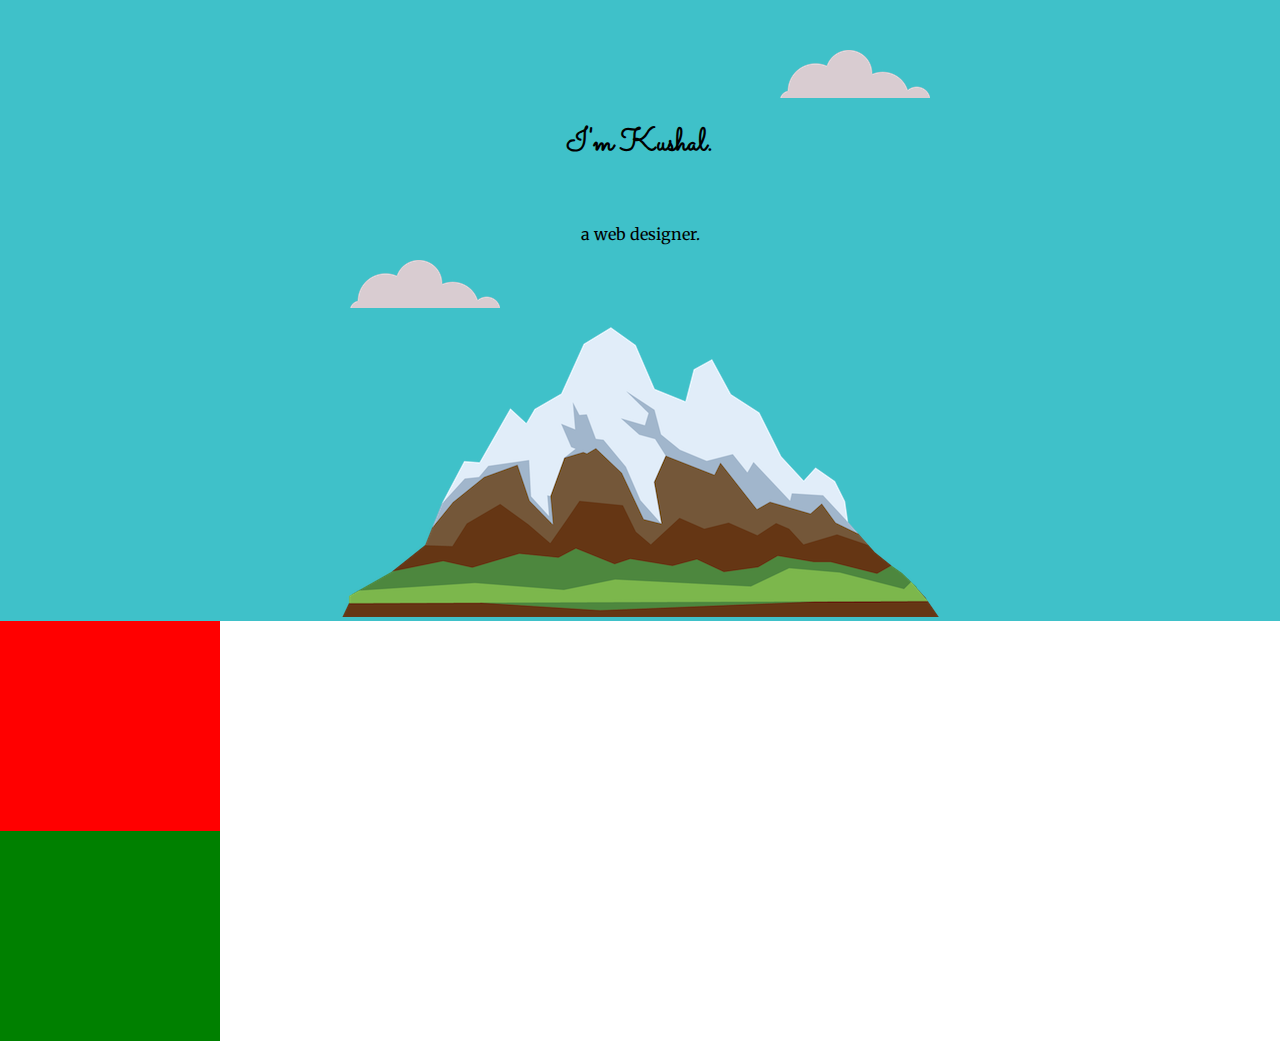
==== index.html @ 6093963d "new site" ====
<!DOCTYPE html>
<html lang="en" dir="ltr">
  <head>
    <meta charset="utf-8">
    <title>kushal</title>
    <link rel="stylesheet" href="css/style.css">
    <link rel="icon" href="icon/ks.ico">
    <link href="https://fonts.googleapis.com/css2?family=Merriweather:wght@300&family=Montserrat:wght@100&family=Sacramento&display=swap" rel="stylesheet">
  </head>
  <body>
    <div class="top-container">
      <img class="top-cloud" src="images/cloud.png" alt="">
      <h1>I'm Kushal.</h1><br>
      <p>a web designer.</p>
      <img class="bottom-cloud" src="images/cloud.png" alt="">
      <img src="images/mountain.png" alt="">
    </div>

    <div class="middle-container">
    </div>

    <div class="bottom-container">
    </div>

  </body>
</html>
---- css/style.css ----
div{
  background-color:#3FC1C9;
  padding: 10px 10px 0 10px;
}

body{
  margin: 0;
  text-align: center;
  font-family: 'Merriweather', serif;
}

h1{
  margin-top: 20px;
  font-family: 'Sacramento', cursive;
}

h2{
  font-family: 'Montserrat', sans-serif;
}

h3{
  font-family: 'Montserrat', sans-serif;
}

.top-container{
  position: relative;
  padding-top: 100px;
}

.middle-container{
  background-color: red;
  height: 200px;
  width: 200px;
}

.bottom-container{
  background-color: green;
  height: 200px;
  width: 200px;
}
.top-cloud{
  position:absolute;
  right: 350px;
  top: 50px;
}

.bottom-cloud{
  position:absolute;
  left: 350px;
}
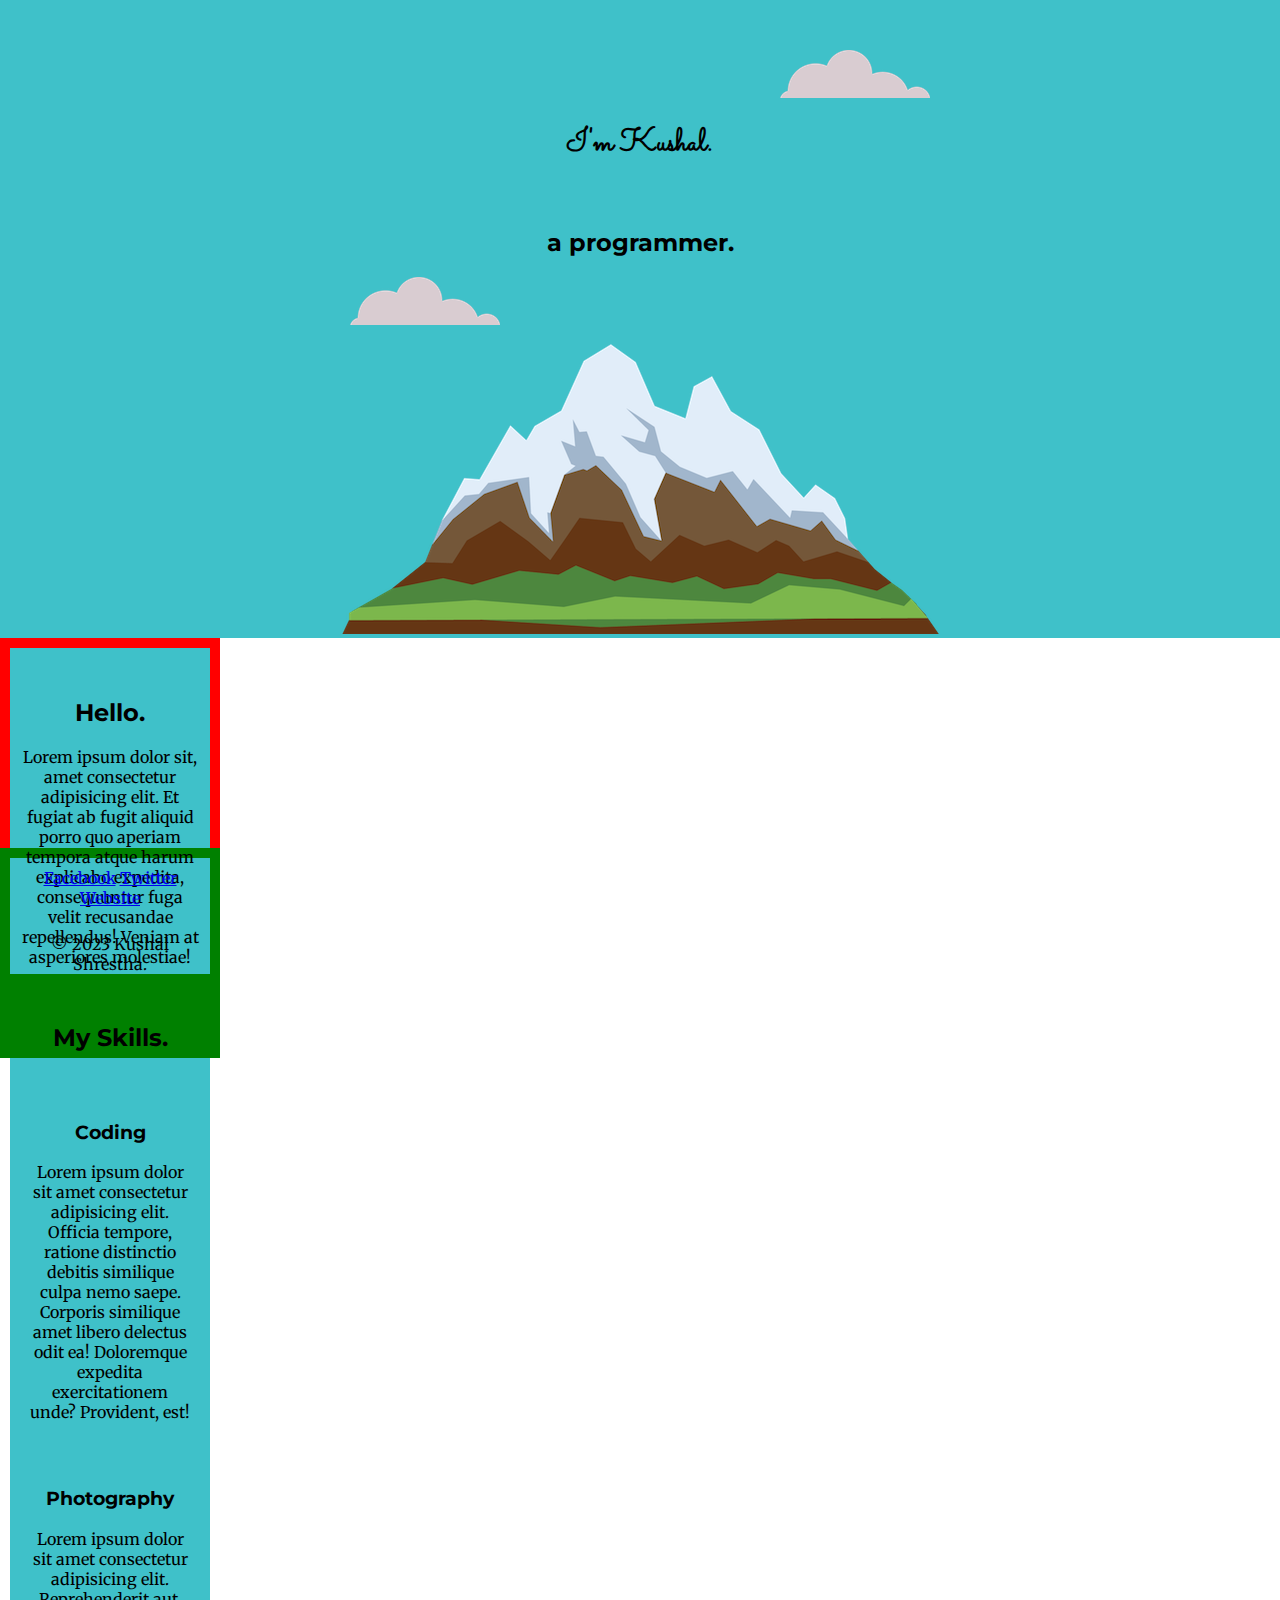
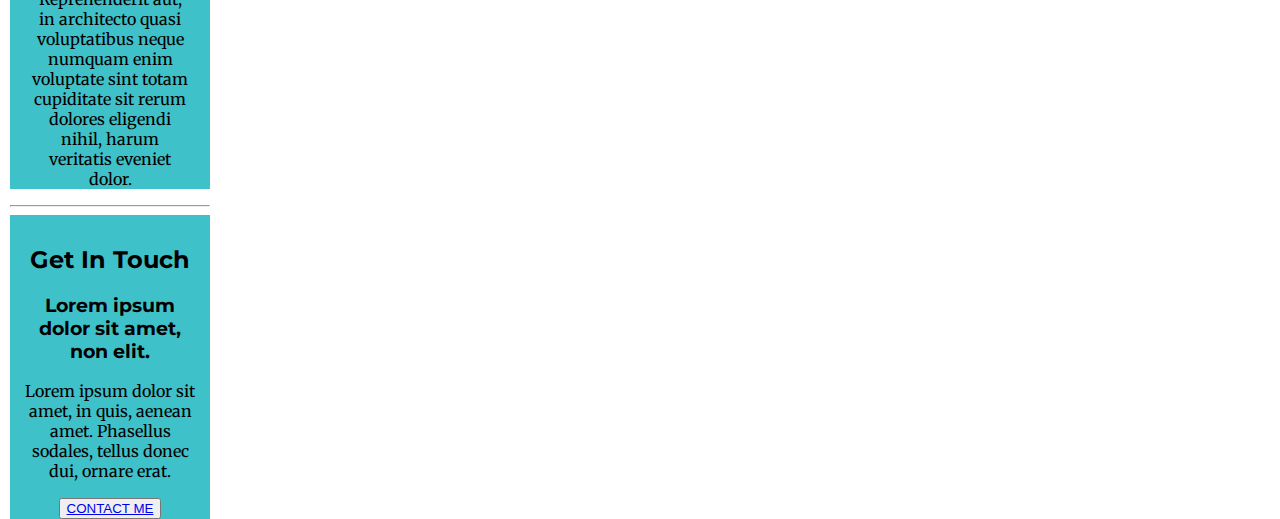
==== commit 6f2cbc28: "Update index.html" ====
--- a/index.html
+++ b/index.html
@@ -11,15 +11,55 @@
     <div class="top-container">
       <img class="top-cloud" src="images/cloud.png" alt="">
       <h1>I'm Kushal.</h1><br>
-      <p>a web designer.</p>
+      <h2>a programmer.</h2>
       <img class="bottom-cloud" src="images/cloud.png" alt="">
       <img src="images/mountain.png" alt="">
     </div>
 
     <div class="middle-container">
+      <div class="profile">
+        <img class="iprofile" src="images/Kushal.png" alt="">
+        <h2>Hello.</h2>
+        <p>Lorem ipsum dolor sit, amet consectetur adipisicing elit. Et fugiat ab fugit aliquid porro quo aperiam tempora atque harum explicabo expedita, consequuntur fuga velit recusandae repellendus! Veniam at asperiores molestiae!</p>
+      </div>
+
+      <hr>
+      
+      <div class="skills">
+        <h2 class>My Skills.</h2>
+        <div class="skill-row">
+          <img class="lskills" src="images/skills.png" alt="">
+          <h3>Coding</h3>
+          <p>Lorem ipsum dolor sit amet consectetur adipisicing elit. Officia tempore, ratione distinctio debitis similique culpa nemo saepe. Corporis similique amet libero delectus odit ea! Doloremque expedita exercitationem unde? Provident, est!</p>
+        </div>
+        
+        <div class="skill-row">
+          <img class="rskills" src="images/camera.png" alt="">
+          <h3>Photography</h3>
+          <p>Lorem ipsum dolor sit amet consectetur adipisicing elit. Reprehenderit aut, in architecto quasi voluptatibus neque numquam enim voluptate sint totam cupiditate sit rerum dolores eligendi nihil, harum veritatis eveniet dolor.</p>
+        </div>
+      </div>
+      
+      <hr>
+
+      <div class="contact-me">
+        <h2>Get In Touch</h2>
+        <h3>Lorem ipsum dolor sit amet, non elit.</h3>
+        <p>Lorem ipsum dolor sit amet, in quis, aenean amet. Phasellus sodales, tellus donec dui, ornare erat.</p>
+        <button><a class="btn" href="mailto:kushalzstha@proton.me">CONTACT ME</a></button>
+      </div>
     </div>
-
+    
+    
     <div class="bottom-container">
+      <div>
+      <a class="footer-link" href="https://www.facebook.com/profile.php?id=100008882795816">Facebook</a>
+      <a class="footer-link" href="https://twitter.com/">Twitter</a>
+      <a class="footer-link" href="https://www.appbrewery.co/">Website</a>
+      </div>
+      <div>
+        <p>© 2023 Kushal Shrestha.</p>
+      </div>
     </div>
 
   </body>
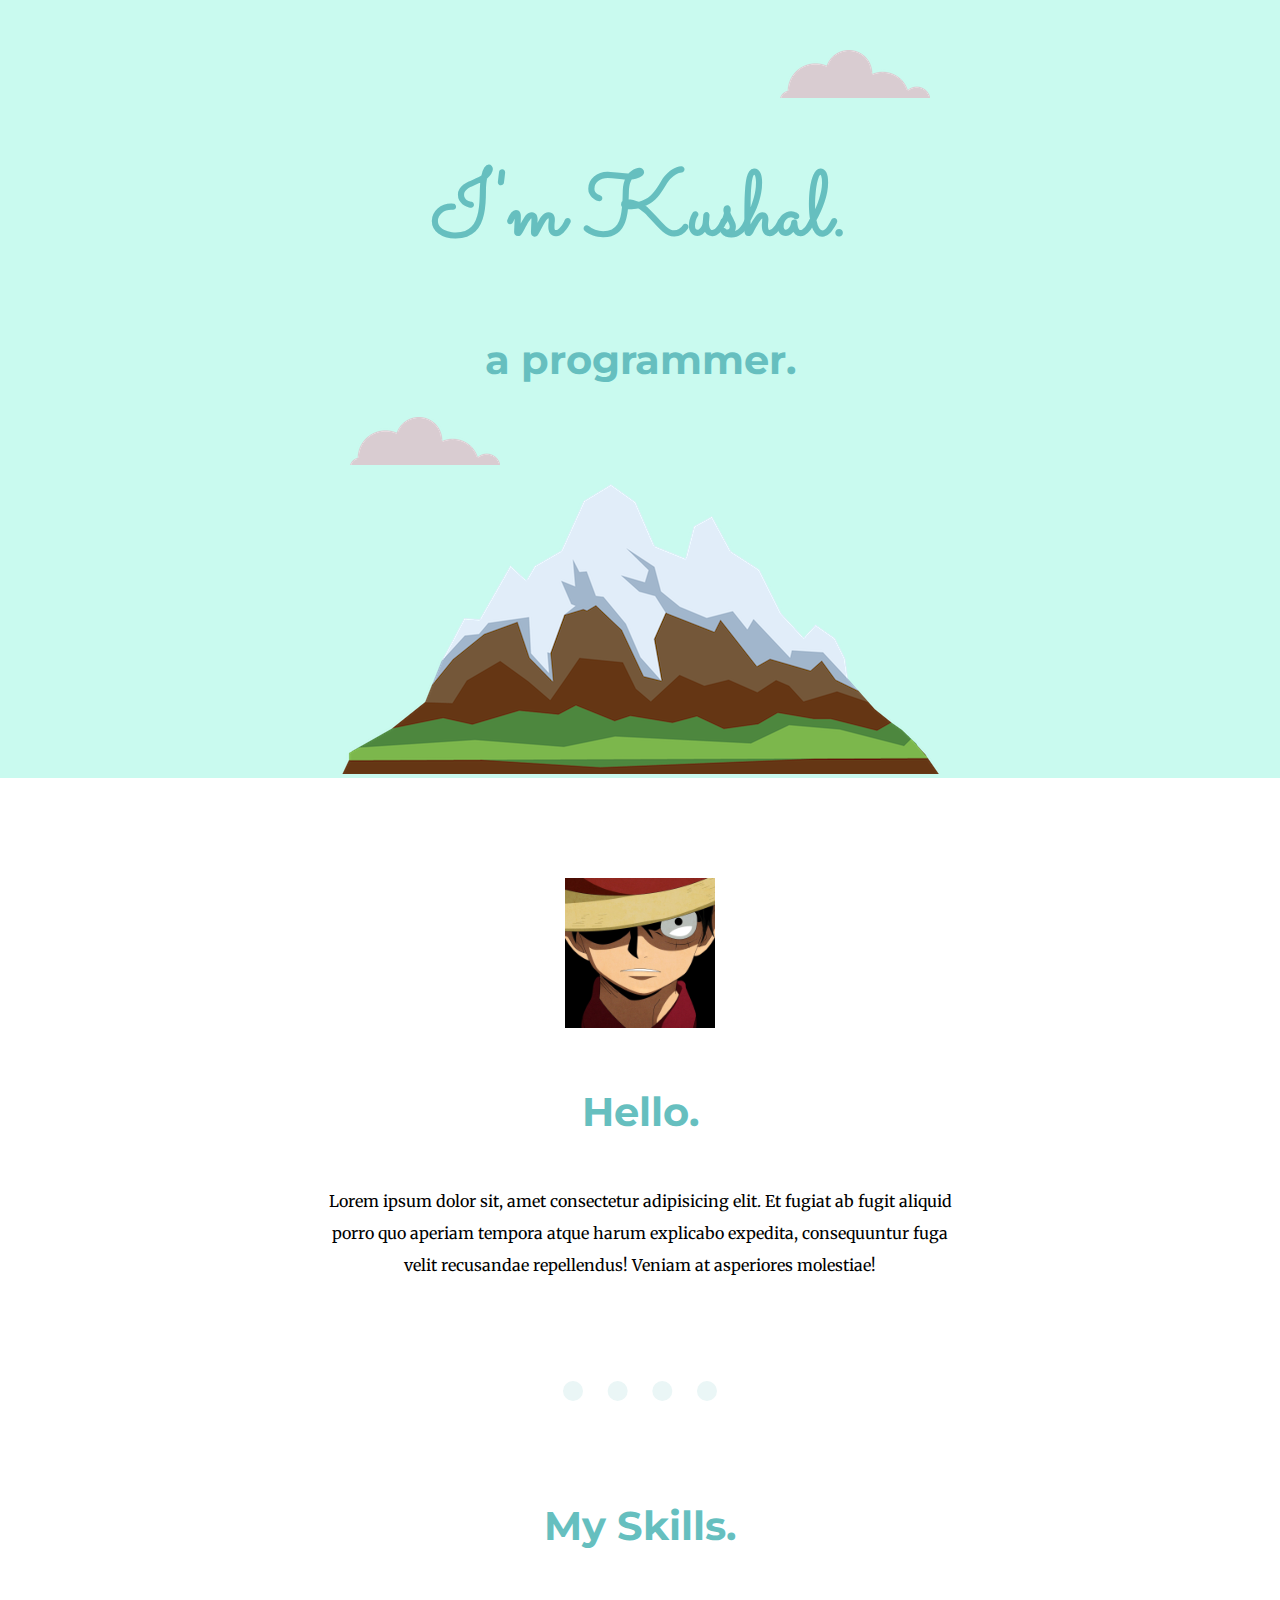
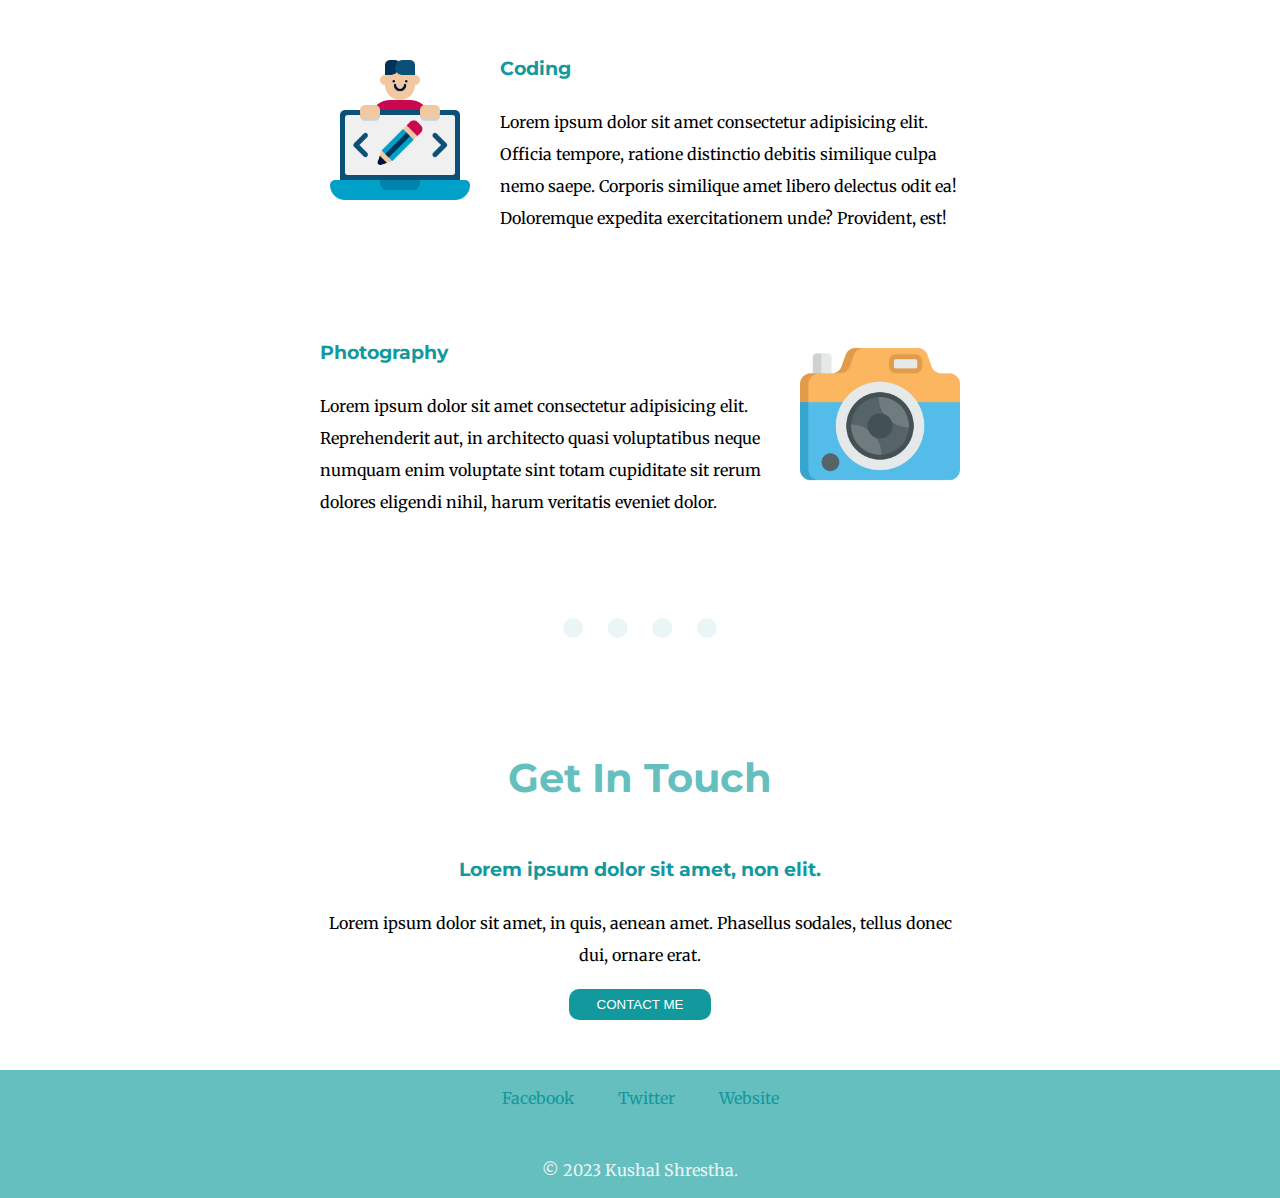
==== commit c0e7ea27: "Update index.html" ====
--- a/index.html
+++ b/index.html
@@ -18,7 +18,7 @@
 
     <div class="middle-container">
       <div class="profile">
-        <img class="iprofile" src="images/Kushal.png" alt="">
+        <img class="iprofile" src="images/Kushal.jpg" alt="">
         <h2>Hello.</h2>
         <p>Lorem ipsum dolor sit, amet consectetur adipisicing elit. Et fugiat ab fugit aliquid porro quo aperiam tempora atque harum explicabo expedita, consequuntur fuga velit recusandae repellendus! Veniam at asperiores molestiae!</p>
       </div>
--- a/css/style.css
+++ b/css/style.css
@@ -1,43 +1,70 @@
 div{
-  background-color:#3FC1C9;
+  
   padding: 10px 10px 0 10px;
+}
+:root{
+  --BG-COLOR:hwb(166 79% 2%);
 }
 
 body{
   margin: 0;
   text-align: center;
   font-family: 'Merriweather', serif;
+  height: 100vh;
 }
 
 h1{
-  margin-top: 20px;
+  font-size: 5.625rem;
+  margin: 50px auto 0 auto;
   font-family: 'Sacramento', cursive;
+  color: #66BFBF;
 }
 
 h2{
   font-family: 'Montserrat', sans-serif;
+  font-size: 2.5rem;
+  color: #66BFBF;
 }
 
 h3{
   font-family: 'Montserrat', sans-serif;
+  color: #11999E;
 }
 
 .top-container{
+  background-color:var(--BG-COLOR);
   position: relative;
   padding-top: 100px;
 }
 
-.middle-container{
-  background-color: red;
-  height: 200px;
-  width: 200px;
+hr{
+  margin: 100px 44%;
+  border: none;
+  border-top: 20px dotted #eaf6f6;
 }
 
-.bottom-container{
-  background-color: green;
-  height: 200px;
-  width: 200px;
+.middle-container{
+  margin-top: 100px;
 }
+
+.profile{
+  width: 50%;
+  line-height: 2;
+  margin: auto;
+}
+
+.contact-me{
+  width: 50%;
+  line-height: 2;
+  margin: auto;
+}
+
+a{
+  text-decoration: none;
+  color:#11999E;
+  padding: 20px;
+}
+
 .top-cloud{
   position:absolute;
   right: 350px;
@@ -48,3 +75,48 @@
   position:absolute;
   left: 350px;
 }
+div{
+  padding: 0;
+}
+
+.iprofile{
+  height: 150px;
+  width: 150px;
+}
+.lskills{
+  width: 25%;
+  height: auto;
+  float: left;
+  margin-right: 20px;
+}
+.rskills{
+  width: 25%;
+  height: auto;
+  float: right;
+  margin-left: 20px;
+}
+
+.skill-row{
+  width: 50%;
+  margin: 100px auto;
+  text-align: left;
+  line-height: 2;
+}
+button{
+  margin-bottom: 50px;
+  border: none;
+  background-color: #11999E;
+  padding: 8px;
+  border-radius: 10px;
+}
+.btn{
+  color: white;
+}
+
+.bottom-container{
+  background-color: #66bfbf;
+  /* height: 150px; */
+  line-height: 3.5;
+  color: #eaf6f6;
+  justify-content: space-around;
+}
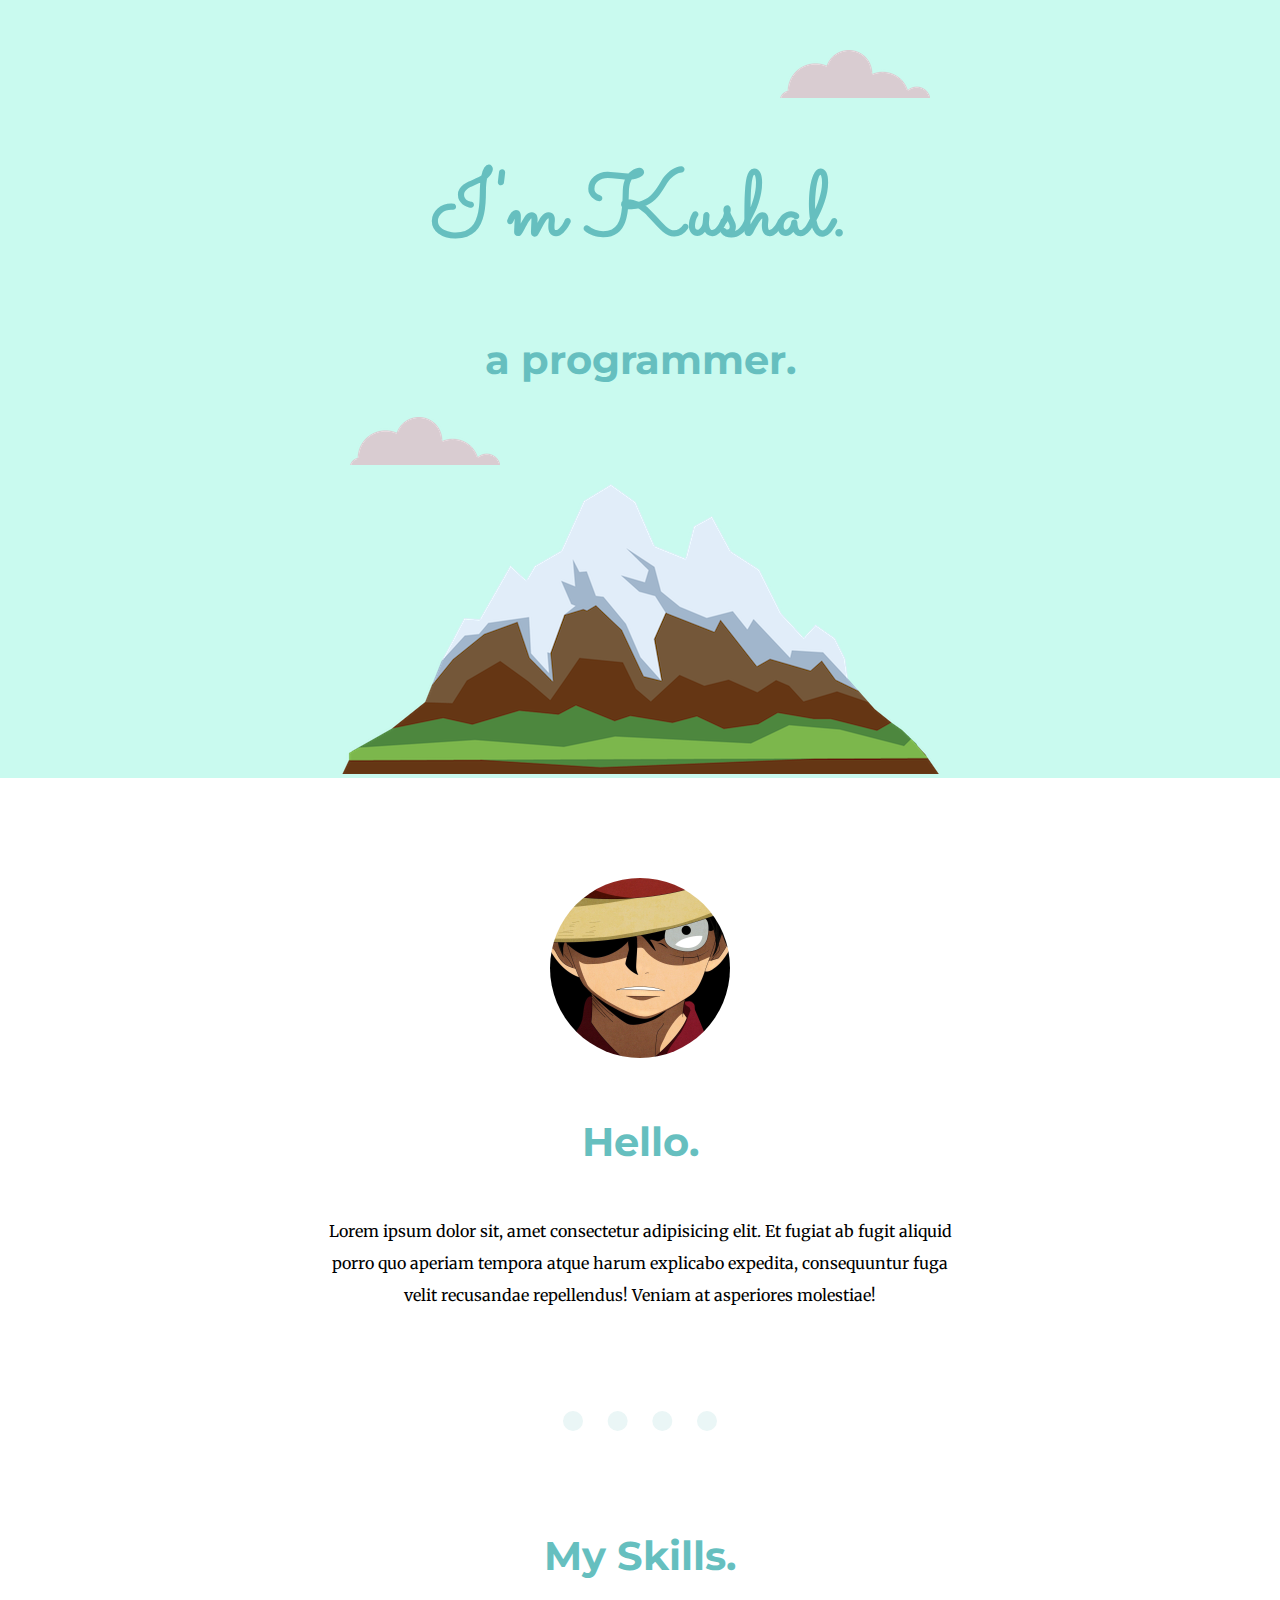
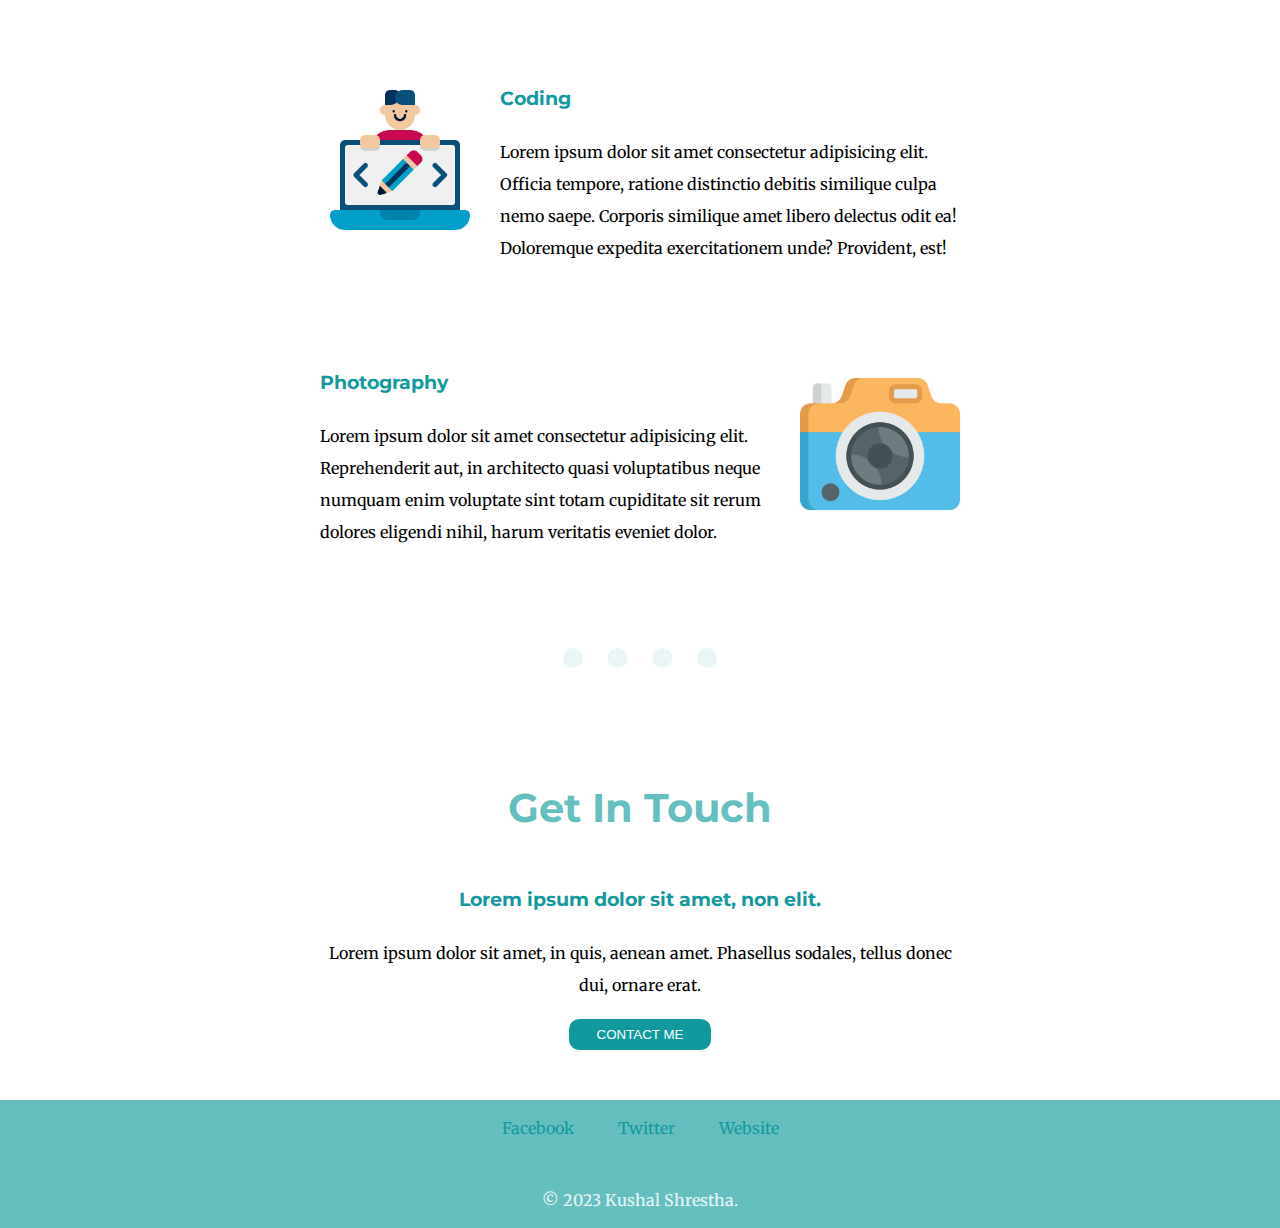
==== commit 07e1eeda: "Update index.html" ====
--- a/index.html
+++ b/index.html
@@ -18,7 +18,7 @@
 
     <div class="middle-container">
       <div class="profile">
-        <img class="iprofile" src="images/Kushal.jpg" alt="">
+        <img class="iprofile" src="images/luffy.jpg" alt="">
         <h2>Hello.</h2>
         <p>Lorem ipsum dolor sit, amet consectetur adipisicing elit. Et fugiat ab fugit aliquid porro quo aperiam tempora atque harum explicabo expedita, consequuntur fuga velit recusandae repellendus! Veniam at asperiores molestiae!</p>
       </div>
--- a/css/style.css
+++ b/css/style.css
@@ -80,8 +80,9 @@
 }
 
 .iprofile{
-  height: 150px;
-  width: 150px;
+  border-radius: 50%;
+  height: 180px;
+  width: 180px;
 }
 .lskills{
   width: 25%;
